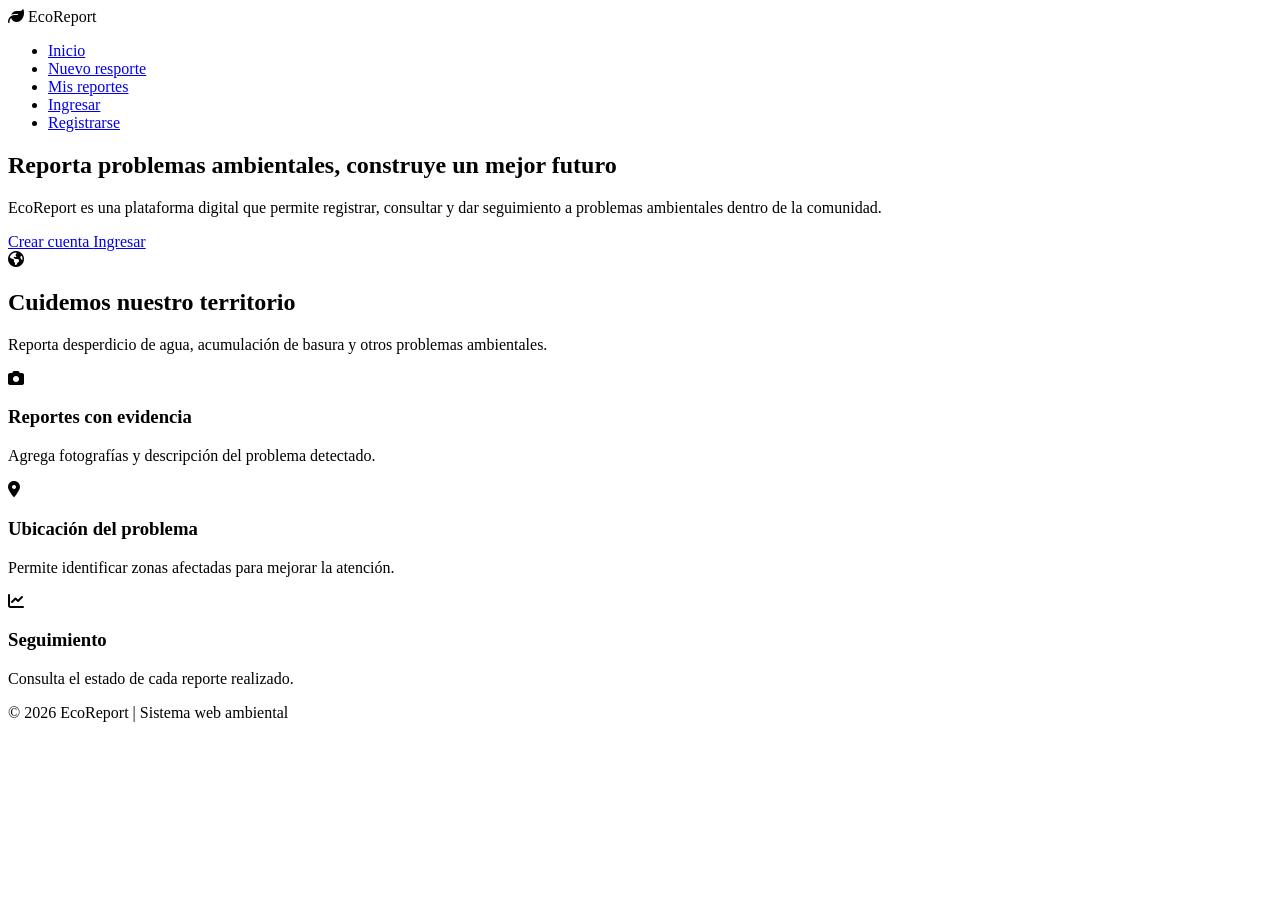
==== index.html @ 95b0533c "Add files via upload" ====
<!DOCTYPE html>
<html lang="es">
<head>
<meta charset="UTF-8">
<meta name="viewport" content="width=device-width, initial-scale=1.0">

<title>EcoReport | Territorio más sano</title>

<link rel="stylesheet" href="css/styles.css">

<link rel="stylesheet" 
href="https://cdnjs.cloudflare.com/ajax/libs/font-awesome/6.5.0/css/all.min.css">

</head>

<body>

<header>

<nav class="navbar">

<div class="logo">
<i class="fa-solid fa-leaf"></i>
EcoReport
</div>


<ul class="nav-links">

<li><a class="active" href="index.html">Inicio</a></li>

<li><a href="Nuevo-reporte.html">Nuevo resporte</a></li>

<li><a href="Reportes.html">Mis reportes</a></li>

<li><a href="login.html">Ingresar</a></li>

<li><a href="registro.html">Registrarse</a></li>

</ul>

</nav>

</header>



<main>


<section class="hero">

<div class="hero-text">

<h1>
Reporta problemas ambientales,
construye un mejor futuro
</h1>


<p>
EcoReport es una plataforma digital que permite registrar,
consultar y dar seguimiento a problemas ambientales
dentro de la comunidad.
</p>


<div class="buttons">

<a href="registro.html" class="btn">
Crear cuenta
</a>


<a href="login.html" class="btn secondary">
Ingresar
</a>


</div>


</div>



<div class="hero-card">

<i class="fa-solid fa-earth-americas"></i>

<h2>
Cuidemos nuestro territorio
</h2>


<p>
Reporta desperdicio de agua,
acumulación de basura y otros
problemas ambientales.
</p>


</div>


</section>




<section class="cards">


<article class="card">

<i class="fa-solid fa-camera"></i>

<h3>
Reportes con evidencia
</h3>

<p>
Agrega fotografías y descripción
del problema detectado.
</p>

</article>



<article class="card">

<i class="fa-solid fa-location-dot"></i>

<h3>
Ubicación del problema
</h3>

<p>
Permite identificar zonas afectadas
para mejorar la atención.
</p>

</article>



<article class="card">

<i class="fa-solid fa-chart-line"></i>

<h3>
Seguimiento
</h3>

<p>
Consulta el estado de cada reporte
realizado.
</p>

</article>


</section>


</main>



<footer>

<p>
© 2026 EcoReport | Sistema web ambiental
</p>

</footer>


</body>
</html>
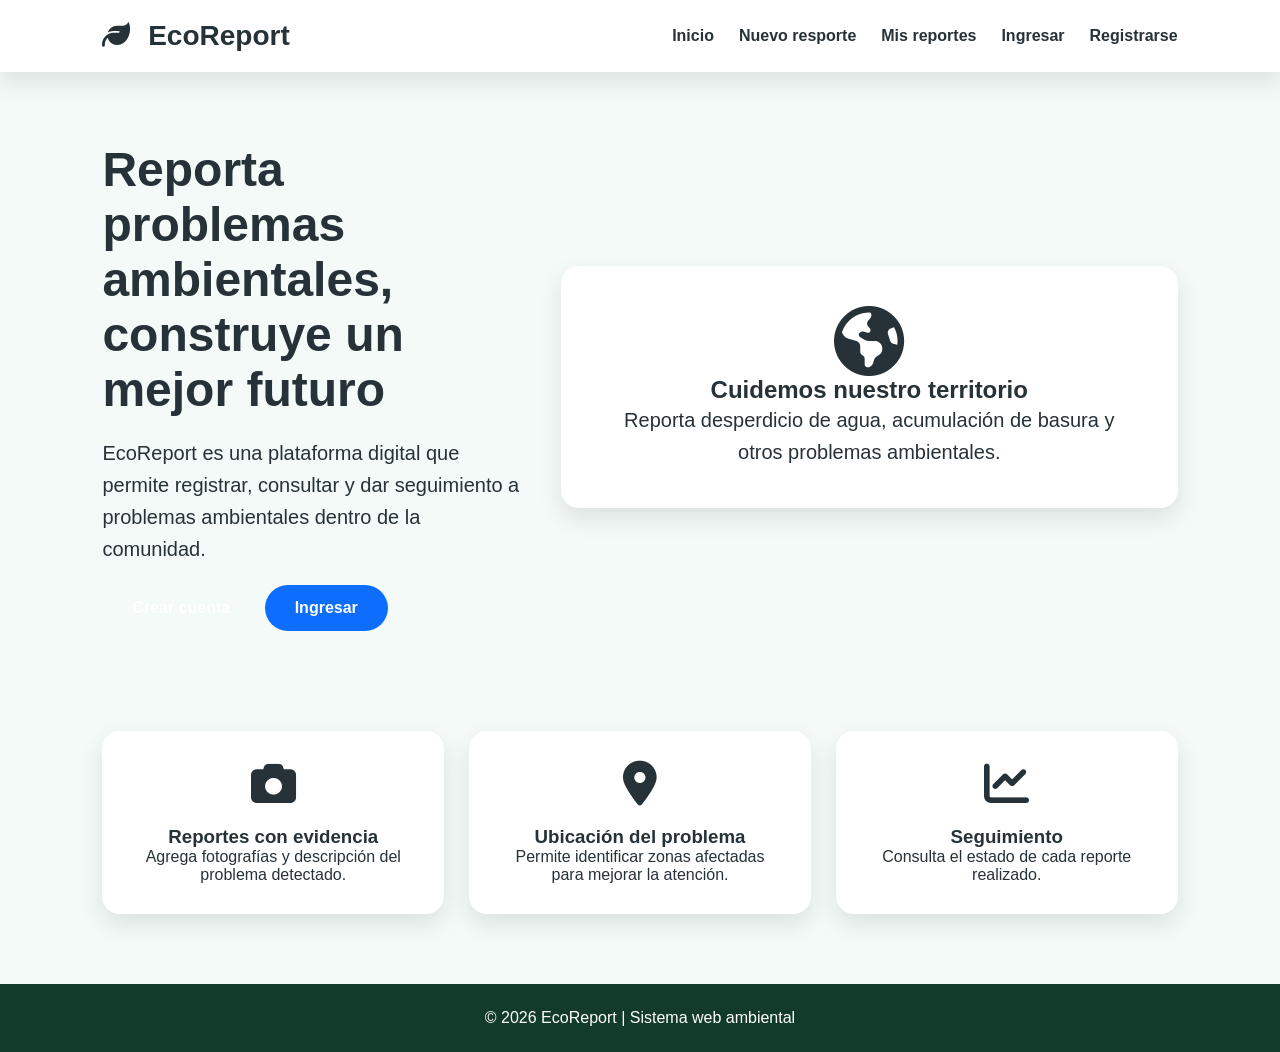
==== commit 7a710863: "Update index.html" ====
--- a/index.html
+++ b/index.html
@@ -6,7 +6,7 @@
 
 <title>EcoReport | Territorio más sano</title>
 
-<link rel="stylesheet" href="css/styles.css">
+<link rel="stylesheet" href="styles.css">
 
 <link rel="stylesheet" 
 href="https://cdnjs.cloudflare.com/ajax/libs/font-awesome/6.5.0/css/all.min.css">
@@ -178,4 +178,4 @@
 
 
 </body>
-</html>+</html>
--- a/styles.css
+++ b/styles.css
@@ -0,0 +1,611 @@
+:root{
+    --verde:##1b8f5a;
+    --verde-claro:#39b878;
+    --azul:#0d6efd;
+    --fondo:#f4faf7;
+    --blanco:#ffffff;
+    --texto:#263238;
+    --gris:#6c757d;
+
+    --sombra:0 10px 25px rgba(0,0,0,.10);
+
+    --radio:18px;
+}
+*{
+
+    margin:0;
+    padding:0;
+    box-sizing:border-box;
+
+}
+
+
+
+body{
+
+    font-family:'Segoe UI',Arial,sans-serif;
+
+    background:var(--fondo);
+
+    color:var(--texto);
+
+    min-height:100vh;
+
+}
+
+
+
+/* ===========================
+        NAVBAR
+=========================== */
+
+
+.navbar{
+
+    background:white;
+
+    display:flex;
+
+    justify-content:space-between;
+
+    align-items:center;
+
+    padding:20px 8%;
+
+    box-shadow:var(--sombra);
+
+}
+
+
+
+.logo{
+
+    font-size:28px;
+
+    font-weight:bold;
+
+    color:var(--verde);
+
+}
+
+
+
+.logo i{
+
+    margin-right:10px;
+
+}
+
+
+
+.nav-links{
+
+    list-style:none;
+
+    display:flex;
+
+    gap:25px;
+
+}
+
+
+
+.nav-links a{
+
+    text-decoration:none;
+
+    color:var(--texto);
+
+    font-weight:600;
+
+}
+
+
+
+.nav-links a:hover,
+.active{
+
+    color:var(--verde)!important;
+
+}
+
+
+
+
+/* ===========================
+        HERO
+=========================== */
+
+
+.hero{
+
+    display:flex;
+
+    justify-content:space-between;
+
+    align-items:center;
+
+    gap:40px;
+
+    padding:70px 8%;
+
+}
+
+
+
+.hero-text{
+
+    width:55%;
+
+}
+
+
+
+.hero h1{
+
+    font-size:48px;
+
+    color:var(--verde);
+
+    margin-bottom:20px;
+
+}
+
+
+
+.hero p{
+
+    font-size:20px;
+
+    line-height:1.6;
+
+}
+
+
+
+
+.hero-card{
+
+    background:white;
+
+    padding:40px;
+
+    border-radius:var(--radio);
+
+    box-shadow:var(--sombra);
+
+    text-align:center;
+
+}
+
+
+
+.hero-card i{
+
+    font-size:70px;
+
+    color:var(--verde);
+
+}
+
+
+
+
+/* ===========================
+        BOTONES
+=========================== */
+
+
+.btn{
+
+    display:inline-block;
+
+    margin-top:20px;
+
+    padding:14px 30px;
+
+    border-radius:30px;
+
+    background:var(--verde);
+
+    color:white;
+
+    text-decoration:none;
+
+    border:none;
+
+    cursor:pointer;
+
+    font-weight:bold;
+
+}
+
+
+
+.btn:hover{
+
+    opacity:.85;
+
+}
+
+
+
+.secondary{
+
+    background:var(--azul);
+
+}
+
+
+
+/* ===========================
+        CARDS
+=========================== */
+
+
+.cards{
+
+    display:grid;
+
+    grid-template-columns:repeat(3,1fr);
+
+    gap:25px;
+
+    padding:30px 8%;
+
+}
+
+
+
+.card{
+
+    background:white;
+
+    padding:30px;
+
+    border-radius:var(--radio);
+
+    text-align:center;
+
+    box-shadow:var(--sombra);
+
+}
+
+
+
+.card i{
+
+    font-size:45px;
+
+    color:var(--verde);
+
+    margin-bottom:20px;
+
+}
+
+
+
+
+/* ===========================
+        FORMULARIOS
+=========================== */
+
+
+.container{
+
+    padding:50px 8%;
+
+}
+
+
+
+.form-box{
+
+    background:white;
+
+    max-width:500px;
+
+    margin:auto;
+
+    padding:40px;
+
+    border-radius:var(--radio);
+
+    box-shadow:var(--sombra);
+
+}
+
+
+
+.form-box h1{
+
+    text-align:center;
+
+    margin-bottom:30px;
+
+    color:var(--verde);
+
+}
+
+
+
+form{
+
+    display:flex;
+
+    flex-direction:column;
+
+    gap:10px;
+
+}
+
+
+
+label{
+
+    font-weight:bold;
+
+}
+
+
+
+input,
+select,
+textarea{
+
+    padding:14px;
+
+    border-radius:10px;
+
+    border:1px solid #ccc;
+
+    font-size:16px;
+
+}
+
+
+
+
+/* ===========================
+        DASHBOARD
+=========================== */
+
+
+.dashboard{
+
+    padding:50px 8%;
+
+}
+
+
+
+.dashboard h1{
+
+    color:var(--verde);
+
+}
+
+
+
+.stats{
+
+    display:grid;
+
+    grid-template-columns:repeat(3,1fr);
+
+    gap:25px;
+
+    margin-top:40px;
+
+}
+
+
+
+.stat{
+
+    background:white;
+
+    padding:30px;
+
+    text-align:center;
+
+    border-radius:var(--radio);
+
+    box-shadow:var(--sombra);
+
+}
+
+
+
+.stat i{
+
+    font-size:45px;
+
+    color:var(--verde);
+
+}
+
+
+
+
+.quick{
+
+    margin-top:40px;
+
+}
+
+
+
+
+/* ===========================
+        TABLA
+=========================== */
+
+
+.table-box{
+
+    background:white;
+
+    padding:30px;
+
+    border-radius:var(--radio);
+
+    box-shadow:var(--sombra);
+
+}
+
+
+
+table{
+
+    width:100%;
+
+    border-collapse:collapse;
+
+    margin-top:20px;
+
+}
+
+
+
+th{
+
+    background:var(--verde);
+
+    color:white;
+
+}
+
+
+
+th,
+td{
+
+    padding:15px;
+
+    border-bottom:1px solid #ddd;
+
+    text-align:center;
+
+}
+
+
+
+.status{
+
+    padding:6px 12px;
+
+    border-radius:20px;
+
+    color:white;
+
+}
+
+
+
+.pendiente{
+
+    background:#dc3545;
+
+}
+
+
+
+.proceso{
+
+    background:#ffc107;
+
+    color:black;
+
+}
+
+
+
+.terminado{
+
+    background:#198754;
+
+}
+
+
+
+/* ===========================
+        FOOTER
+=========================== */
+
+
+footer{
+
+    background:#133b2a;
+
+    color:white;
+
+    padding:25px;
+
+    text-align:center;
+
+    margin-top:40px;
+
+}
+
+
+
+/* ===========================
+        RESPONSIVE
+=========================== */
+
+
+@media(max-width:900px){
+
+
+.hero{
+
+    flex-direction:column;
+
+}
+
+
+.hero-text{
+
+    width:100%;
+
+}
+
+
+.cards,
+.stats{
+
+    grid-template-columns:1fr;
+
+}
+
+
+
+.navbar{
+
+    flex-direction:column;
+
+    gap:20px;
+
+}
+
+
+
+.nav-links{
+
+    flex-direction:column;
+
+    text-align:center;
+
+}
+
+
+
+.hero h1{
+
+    font-size:35px;
+
+}
+
+
+}
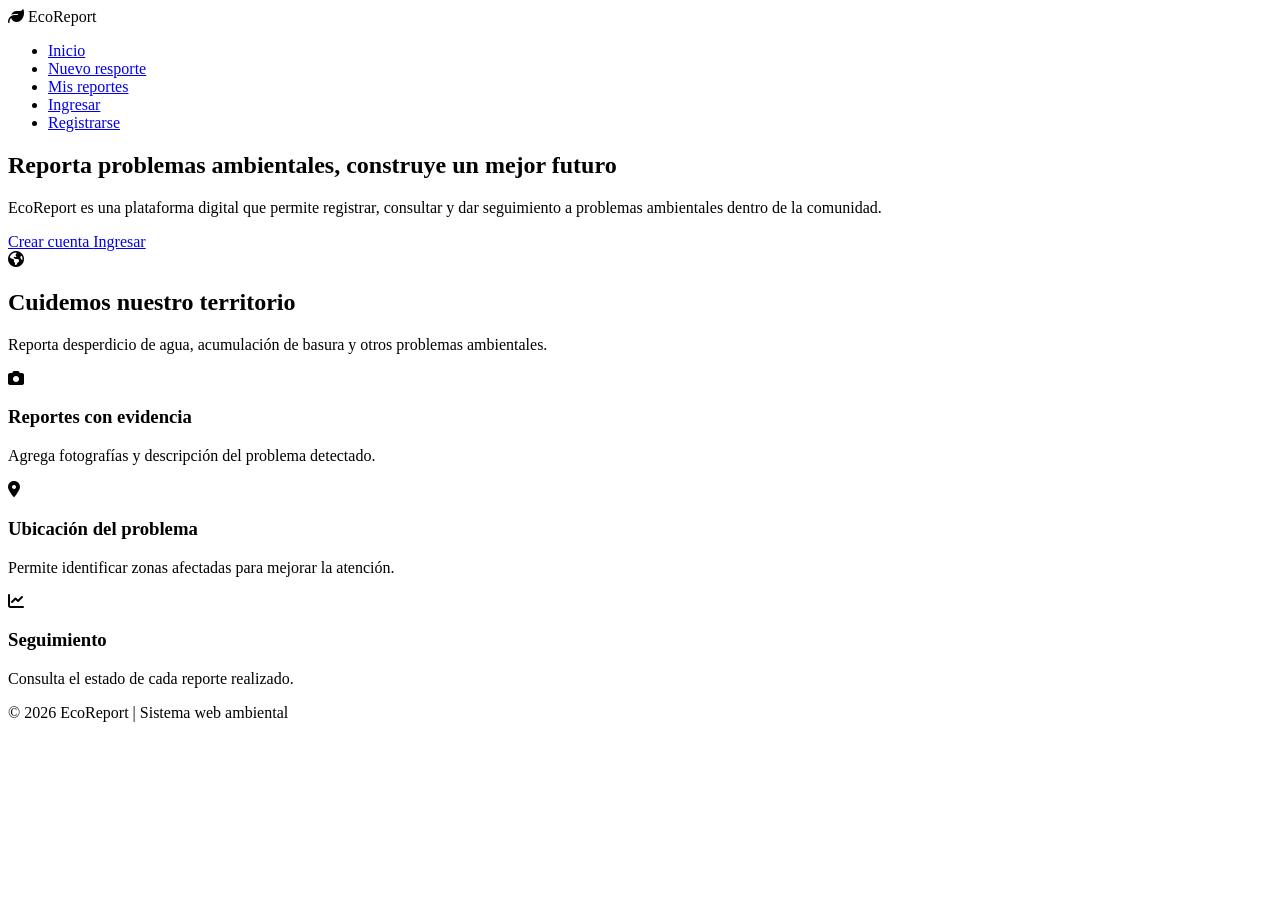
==== commit 84a17a08: "Update index.html" ====
--- a/index.html
+++ b/index.html
@@ -6,7 +6,7 @@
 
 <title>EcoReport | Territorio más sano</title>
 
-<link rel="stylesheet" href="styles.css">
+<link rel="stylesheet" href="css/styles.css">
 
 <link rel="stylesheet" 
 href="https://cdnjs.cloudflare.com/ajax/libs/font-awesome/6.5.0/css/all.min.css">
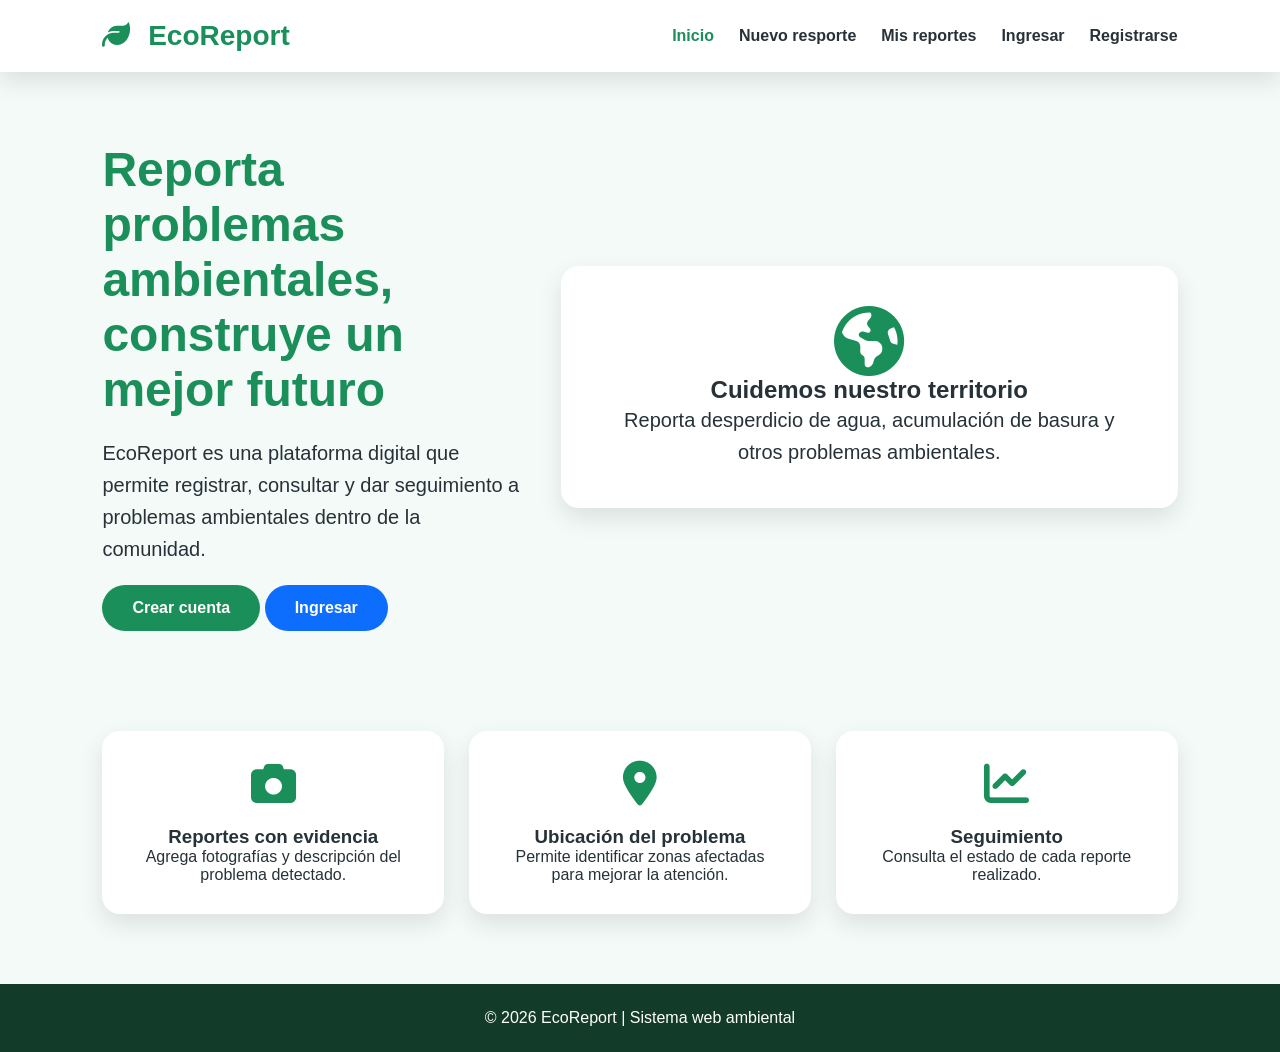
==== commit e2eda791: "Update index.html" ====
--- a/index.html
+++ b/index.html
@@ -6,7 +6,7 @@
 
 <title>EcoReport | Territorio más sano</title>
 
-<link rel="stylesheet" href="css/styles.css">
+<link rel="stylesheet" href="styles.css">
 
 <link rel="stylesheet" 
 href="https://cdnjs.cloudflare.com/ajax/libs/font-awesome/6.5.0/css/all.min.css">
--- a/styles.css
+++ b/styles.css
@@ -0,0 +1,611 @@
+:root{
+    --verde:#1b8f5a;
+    --verde-claro:#39b878;
+    --azul:#0d6efd;
+    --fondo:#f4faf7;
+    --blanco:#ffffff;
+    --texto:#263238;
+    --gris:#6c757d;
+
+    --sombra:0 10px 25px rgba(0,0,0,.10);
+
+    --radio:18px;
+}
+*{
+
+    margin:0;
+    padding:0;
+    box-sizing:border-box;
+
+}
+
+
+
+body{
+
+    font-family:'Segoe UI',Arial,sans-serif;
+
+    background:var(--fondo);
+
+    color:var(--texto);
+
+    min-height:100vh;
+
+}
+
+
+
+/* ===========================
+        NAVBAR
+=========================== */
+
+
+.navbar{
+
+    background:white;
+
+    display:flex;
+
+    justify-content:space-between;
+
+    align-items:center;
+
+    padding:20px 8%;
+
+    box-shadow:var(--sombra);
+
+}
+
+
+
+.logo{
+
+    font-size:28px;
+
+    font-weight:bold;
+
+    color:var(--verde);
+
+}
+
+
+
+.logo i{
+
+    margin-right:10px;
+
+}
+
+
+
+.nav-links{
+
+    list-style:none;
+
+    display:flex;
+
+    gap:25px;
+
+}
+
+
+
+.nav-links a{
+
+    text-decoration:none;
+
+    color:var(--texto);
+
+    font-weight:600;
+
+}
+
+
+
+.nav-links a:hover,
+.active{
+
+    color:var(--verde)!important;
+
+}
+
+
+
+
+/* ===========================
+        HERO
+=========================== */
+
+
+.hero{
+
+    display:flex;
+
+    justify-content:space-between;
+
+    align-items:center;
+
+    gap:40px;
+
+    padding:70px 8%;
+
+}
+
+
+
+.hero-text{
+
+    width:55%;
+
+}
+
+
+
+.hero h1{
+
+    font-size:48px;
+
+    color:var(--verde);
+
+    margin-bottom:20px;
+
+}
+
+
+
+.hero p{
+
+    font-size:20px;
+
+    line-height:1.6;
+
+}
+
+
+
+
+.hero-card{
+
+    background:white;
+
+    padding:40px;
+
+    border-radius:var(--radio);
+
+    box-shadow:var(--sombra);
+
+    text-align:center;
+
+}
+
+
+
+.hero-card i{
+
+    font-size:70px;
+
+    color:var(--verde);
+
+}
+
+
+
+
+/* ===========================
+        BOTONES
+=========================== */
+
+
+.btn{
+
+    display:inline-block;
+
+    margin-top:20px;
+
+    padding:14px 30px;
+
+    border-radius:30px;
+
+    background:var(--verde);
+
+    color:white;
+
+    text-decoration:none;
+
+    border:none;
+
+    cursor:pointer;
+
+    font-weight:bold;
+
+}
+
+
+
+.btn:hover{
+
+    opacity:.85;
+
+}
+
+
+
+.secondary{
+
+    background:var(--azul);
+
+}
+
+
+
+/* ===========================
+        CARDS
+=========================== */
+
+
+.cards{
+
+    display:grid;
+
+    grid-template-columns:repeat(3,1fr);
+
+    gap:25px;
+
+    padding:30px 8%;
+
+}
+
+
+
+.card{
+
+    background:white;
+
+    padding:30px;
+
+    border-radius:var(--radio);
+
+    text-align:center;
+
+    box-shadow:var(--sombra);
+
+}
+
+
+
+.card i{
+
+    font-size:45px;
+
+    color:var(--verde);
+
+    margin-bottom:20px;
+
+}
+
+
+
+
+/* ===========================
+        FORMULARIOS
+=========================== */
+
+
+.container{
+
+    padding:50px 8%;
+
+}
+
+
+
+.form-box{
+
+    background:white;
+
+    max-width:500px;
+
+    margin:auto;
+
+    padding:40px;
+
+    border-radius:var(--radio);
+
+    box-shadow:var(--sombra);
+
+}
+
+
+
+.form-box h1{
+
+    text-align:center;
+
+    margin-bottom:30px;
+
+    color:var(--verde);
+
+}
+
+
+
+form{
+
+    display:flex;
+
+    flex-direction:column;
+
+    gap:10px;
+
+}
+
+
+
+label{
+
+    font-weight:bold;
+
+}
+
+
+
+input,
+select,
+textarea{
+
+    padding:14px;
+
+    border-radius:10px;
+
+    border:1px solid #ccc;
+
+    font-size:16px;
+
+}
+
+
+
+
+/* ===========================
+        DASHBOARD
+=========================== */
+
+
+.dashboard{
+
+    padding:50px 8%;
+
+}
+
+
+
+.dashboard h1{
+
+    color:var(--verde);
+
+}
+
+
+
+.stats{
+
+    display:grid;
+
+    grid-template-columns:repeat(3,1fr);
+
+    gap:25px;
+
+    margin-top:40px;
+
+}
+
+
+
+.stat{
+
+    background:white;
+
+    padding:30px;
+
+    text-align:center;
+
+    border-radius:var(--radio);
+
+    box-shadow:var(--sombra);
+
+}
+
+
+
+.stat i{
+
+    font-size:45px;
+
+    color:var(--verde);
+
+}
+
+
+
+
+.quick{
+
+    margin-top:40px;
+
+}
+
+
+
+
+/* ===========================
+        TABLA
+=========================== */
+
+
+.table-box{
+
+    background:white;
+
+    padding:30px;
+
+    border-radius:var(--radio);
+
+    box-shadow:var(--sombra);
+
+}
+
+
+
+table{
+
+    width:100%;
+
+    border-collapse:collapse;
+
+    margin-top:20px;
+
+}
+
+
+
+th{
+
+    background:var(--verde);
+
+    color:white;
+
+}
+
+
+
+th,
+td{
+
+    padding:15px;
+
+    border-bottom:1px solid #ddd;
+
+    text-align:center;
+
+}
+
+
+
+.status{
+
+    padding:6px 12px;
+
+    border-radius:20px;
+
+    color:white;
+
+}
+
+
+
+.pendiente{
+
+    background:#dc3545;
+
+}
+
+
+
+.proceso{
+
+    background:#ffc107;
+
+    color:black;
+
+}
+
+
+
+.terminado{
+
+    background:#198754;
+
+}
+
+
+
+/* ===========================
+        FOOTER
+=========================== */
+
+
+footer{
+
+    background:#133b2a;
+
+    color:white;
+
+    padding:25px;
+
+    text-align:center;
+
+    margin-top:40px;
+
+}
+
+
+
+/* ===========================
+        RESPONSIVE
+=========================== */
+
+
+@media(max-width:900px){
+
+
+.hero{
+
+    flex-direction:column;
+
+}
+
+
+.hero-text{
+
+    width:100%;
+
+}
+
+
+.cards,
+.stats{
+
+    grid-template-columns:1fr;
+
+}
+
+
+
+.navbar{
+
+    flex-direction:column;
+
+    gap:20px;
+
+}
+
+
+
+.nav-links{
+
+    flex-direction:column;
+
+    text-align:center;
+
+}
+
+
+
+.hero h1{
+
+    font-size:35px;
+
+}
+
+
+}
